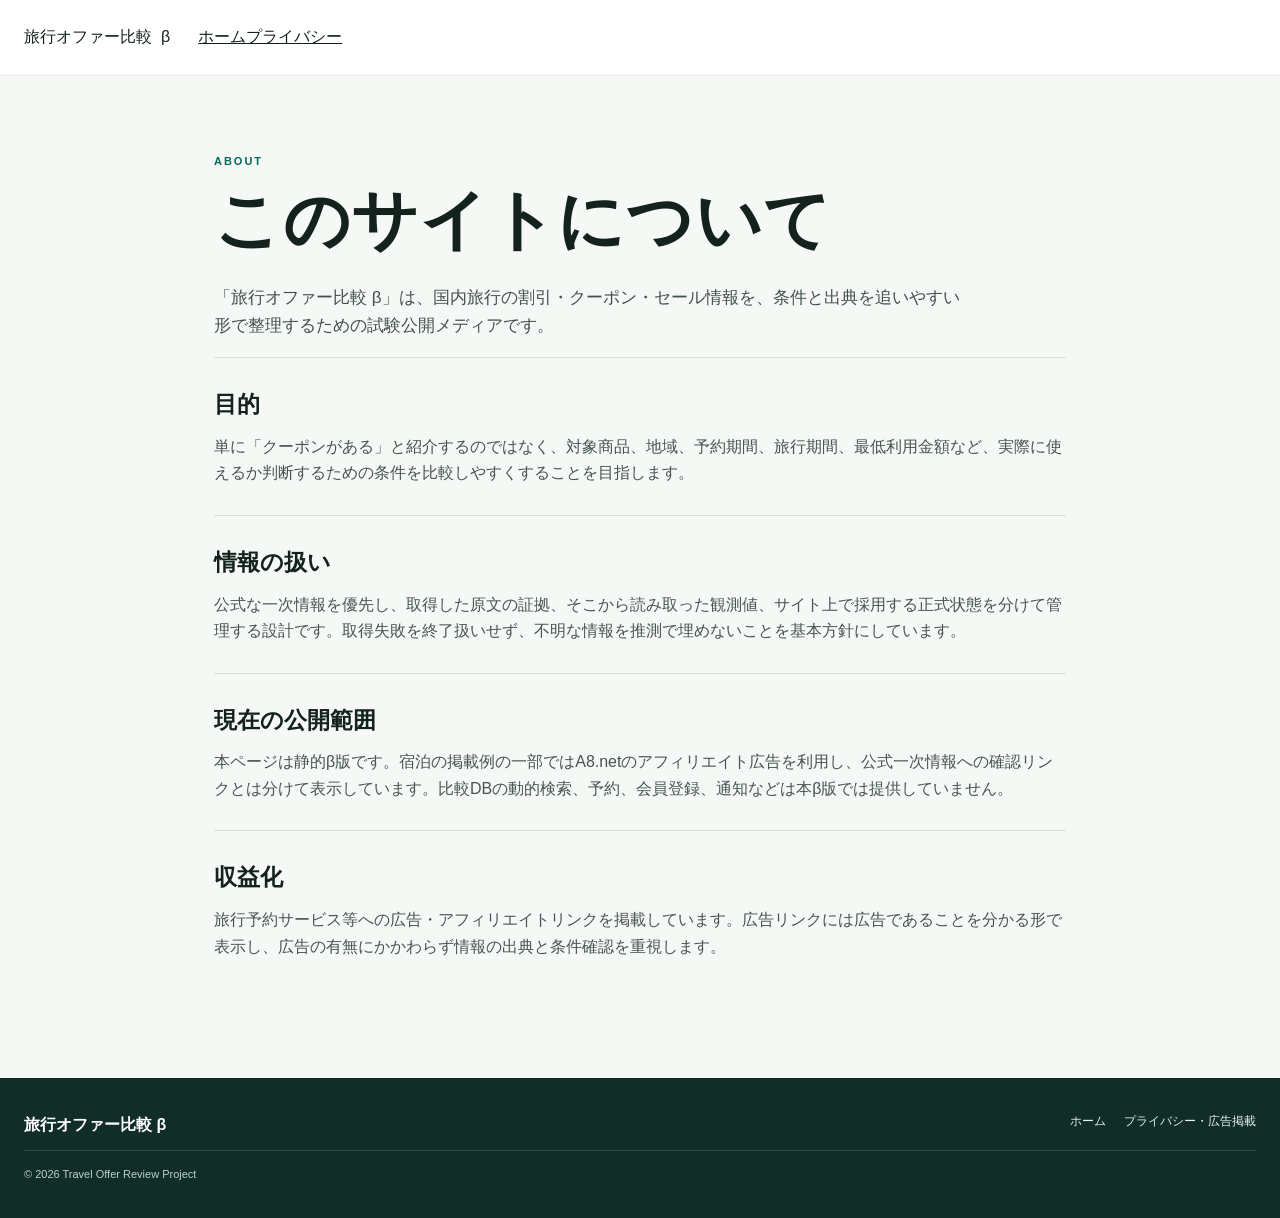
==== about.html @ 9b589d81 "Refresh shared stylesheet version for Revenue V1" ====
<!doctype html>
<html lang="ja">
<head>
  <meta charset="utf-8">
  <meta name="viewport" content="width=device-width,initial-scale=1">
  <meta name="description" content="旅行オファー比較βの運営方針と情報の扱いについて。">
  <title>このサイトについて | 旅行オファー比較 β</title>
  <link rel="canonical" href="https://travel.tokuerabi.com/about.html">
  <meta property="og:type" content="website">
  <meta property="og:locale" content="ja_JP">
  <meta property="og:site_name" content="旅行オファー比較 β">
  <meta property="og:title" content="このサイトについて | 旅行オファー比較 β">
  <meta property="og:description" content="旅行オファー比較βの運営方針と情報の扱いについて。">
  <meta property="og:url" content="https://travel.tokuerabi.com/about.html">
  <link rel="stylesheet" href="styles.css?v=20260928-revenue-v1">
</head>
<body>
<header class="site-header"><a class="brand" href="./">旅行オファー比較 <span>β</span></a><nav><a href="./">ホーム</a><a href="privacy.html">プライバシー</a></nav></header>
<main class="page">
  <p class="eyebrow">ABOUT</p>
  <h1>このサイトについて</h1>
  <p class="lead">「旅行オファー比較 β」は、国内旅行の割引・クーポン・セール情報を、条件と出典を追いやすい形で整理するための試験公開メディアです。</p>
  <section class="text-block"><h2>目的</h2><p>単に「クーポンがある」と紹介するのではなく、対象商品、地域、予約期間、旅行期間、最低利用金額など、実際に使えるか判断するための条件を比較しやすくすることを目指します。</p></section>
  <section class="text-block"><h2>情報の扱い</h2><p>公式な一次情報を優先し、取得した原文の証拠、そこから読み取った観測値、サイト上で採用する正式状態を分けて管理する設計です。取得失敗を終了扱いせず、不明な情報を推測で埋めないことを基本方針にしています。</p></section>
  <section class="text-block"><h2>現在の公開範囲</h2><p>本ページは静的β版です。宿泊の掲載例の一部ではA8.netのアフィリエイト広告を利用し、公式一次情報への確認リンクとは分けて表示しています。比較DBの動的検索、予約、会員登録、通知などは本β版では提供していません。</p></section>
  <section class="text-block"><h2>収益化</h2><p>旅行予約サービス等への広告・アフィリエイトリンクを掲載しています。広告リンクには広告であることを分かる形で表示し、広告の有無にかかわらず情報の出典と条件確認を重視します。</p></section>
</main>
<footer><div><strong>旅行オファー比較 β</strong></div><div class="footer-links"><a href="./">ホーム</a><a href="privacy.html">プライバシー・広告掲載</a></div><small>© 2026 Travel Offer Review Project</small></footer>
</body>
</html>
---- styles.css ----
:root{
  --bg:#f6f8f6;
  --paper:#ffffff;
  --ink:#14221f;
  --muted:#5b6864;
  --line:#d8e0dc;
  --green:#006b59;
  --green-dark:#004b3f;
  --green-soft:#e6f0ed;
  --red:#d6372f;
  --max:1240px;
  --shadow:0 10px 26px rgba(15,49,41,.09);
}
*{box-sizing:border-box}
html{scroll-behavior:smooth;max-width:100%;overflow-x:clip}
body{margin:0;max-width:100%;overflow-x:clip;background:var(--bg);color:var(--ink);font-family:-apple-system,BlinkMacSystemFont,"Hiragino Sans","Yu Gothic",Meiryo,sans-serif;line-height:1.65}
a{color:inherit}
img{display:block;max-width:100%}
button,a{touch-action:manipulation}
.skip-link{position:absolute;left:16px;top:-60px;z-index:100;background:var(--ink);color:#fff;padding:10px 14px;text-decoration:none}
.skip-link:focus{top:10px}

.site-header{height:76px;background:rgba(255,255,255,.96);border-bottom:1px solid #e6ebe8;display:grid;grid-template-columns:auto 1fr auto;align-items:center;gap:28px;padding:0 max(24px,calc((100vw - var(--max))/2));position:relative;z-index:20}
.brand{display:flex;align-items:center;gap:9px;text-decoration:none;white-space:nowrap}
.brand-mark{width:43px;height:29px;fill:var(--green)}
.brand-name{font-family:"Yu Mincho","Hiragino Mincho ProN",serif;font-size:23px;font-weight:800;letter-spacing:.01em}
.beta{font-size:10px;border:1px solid #81908b;border-radius:2px;padding:1px 4px;color:#42504c}
.desktop-nav{display:flex;justify-content:flex-end;align-items:center;gap:24px;min-width:0}
.desktop-nav a{font-size:13px;font-weight:700;text-decoration:none;color:#2f3c38;position:relative;padding:26px 0}
.desktop-nav a::after{content:"";position:absolute;left:0;right:100%;bottom:18px;height:2px;background:var(--green);transition:right .18s ease}
.desktop-nav a:hover::after,.desktop-nav a:focus-visible::after{right:0}
.header-cta{display:inline-flex;align-items:center;gap:10px;background:var(--green);color:#fff;text-decoration:none;font-size:13px;font-weight:800;padding:12px 17px;border-radius:5px;transition:background .18s ease,transform .18s ease}
.header-cta:hover{background:var(--green-dark);transform:translateY(-1px)}
.header-cta:active{transform:translateY(0)}

.hero{position:relative;min-height:470px;overflow:hidden;background:#183c35}
.hero-image{position:absolute;inset:0;width:100%;height:100%;object-fit:cover;object-position:center 40%}
.hero-shade{position:absolute;inset:0;background:linear-gradient(90deg,rgba(6,22,19,.78) 0%,rgba(6,22,19,.52) 42%,rgba(6,22,19,.06) 72%)}
.hero-copy{position:relative;z-index:2;max-width:var(--max);margin:0 auto;padding:78px 36px 120px;color:#fff}
.hero-kicker,.eyebrow{margin:0 0 10px;font-size:11px;font-weight:900;letter-spacing:.18em;color:var(--green)}
.hero-kicker{color:#dceee8}
.hero h1{margin:0;font-family:"Yu Mincho","Hiragino Mincho ProN",serif;font-size:clamp(48px,5.4vw,76px);font-weight:700;letter-spacing:.015em;line-height:1.15;text-shadow:0 2px 16px rgba(0,0,0,.2)}
.hero-lead{max-width:650px;margin:22px 0 0;font-size:18px;line-height:1.75;text-shadow:0 1px 8px rgba(0,0,0,.24)}
.hero-lead strong{font-weight:900}
.hero-note{margin:22px 0 0;font-size:12px;color:#f2f5f4}
.hero-note span{display:inline-block;margin-right:8px;padding:3px 7px;border:1px solid rgba(255,255,255,.55);font-weight:800}

.category-rail{max-width:var(--max);margin:-72px auto 0;position:relative;z-index:5;padding:0 24px}
.section-intro.compact{display:none}
.category-grid{display:grid;grid-template-columns:repeat(4,minmax(0,1fr));gap:10px}
.category-card{position:relative;min-height:124px;overflow:hidden;border:3px solid rgba(255,255,255,.95);border-radius:10px;background:#173e36;box-shadow:0 6px 22px rgba(11,43,35,.2)}
.category-card img{position:absolute;inset:0;width:100%;height:100%;object-fit:cover;filter:saturate(.92)}
.category-card::after{content:"";position:absolute;inset:0;background:linear-gradient(90deg,rgba(5,28,23,.78),rgba(5,28,23,.18))}
.category-card>div{position:relative;z-index:2;color:#fff;height:100%;display:grid;grid-template-columns:auto 1fr;grid-template-rows:auto auto;align-content:center;column-gap:13px;padding:20px}
.category-icon{grid-row:1/3;align-self:center;font-size:32px;line-height:1;width:38px;text-align:center;text-shadow:0 2px 10px rgba(0,0,0,.25)}
.category-icon.train{font-size:26px}
.category-card h3{margin:0;font-size:21px;line-height:1.25}
.category-card p{margin:4px 0 0;font-size:12px;color:#eef6f3}

.offers-section,.trust-section,.sources-section,.photo-credits{max-width:var(--max);margin:0 auto}
.offers-section{padding:76px 24px 58px}
.offers-heading{display:grid;grid-template-columns:minmax(0,1fr) minmax(320px,.72fr);gap:52px;align-items:end;margin-bottom:28px}
.section-intro h2{margin:0;font-family:"Yu Mincho","Hiragino Mincho ProN",serif;font-size:clamp(30px,3.2vw,44px);line-height:1.25;letter-spacing:.01em}
.section-intro>p:last-child{margin:10px 0 0;color:var(--muted);font-size:14px}
.disclosure{border-left:3px solid var(--green);padding:8px 0 8px 15px;color:#4d5b57;font-size:12px;line-height:1.7}
.disclosure strong{display:inline-block;margin-right:7px;color:var(--ink)}

.offer-layout{display:grid;grid-template-columns:minmax(0,1.23fr) minmax(0,.77fr);gap:16px;align-items:stretch}
.offer-card{background:var(--paper);border:1px solid var(--line);overflow:hidden}
.feature-offer{display:grid;grid-template-columns:minmax(0,1.05fr) minmax(0,.95fr);min-height:520px}
.offer-media{margin:0;position:relative;min-height:220px;background:#dfe8e3;overflow:hidden}
.offer-media img{width:100%;height:100%;object-fit:cover}
.offer-media figcaption{position:absolute;left:12px;bottom:10px;max-width:calc(100% - 24px);background:rgba(15,29,25,.76);color:#fff;font-size:10px;line-height:1.45;padding:5px 7px}
.offer-body{display:flex;flex-direction:column;padding:28px;min-width:0}
.offer-meta{display:flex;gap:6px;flex-wrap:wrap}
.offer-meta span{border:1px solid #cfd8d4;padding:4px 7px;font-size:10px;font-weight:800;color:#40504b;background:#fff}
.offer-meta .status{border-color:#b7d2c9;background:var(--green-soft);color:var(--green-dark)}
.offer-meta .status.ended{background:#ecefee;border-color:#d1d7d5;color:#5c6562}
.offer-label{margin:25px 0 0;font-size:11px;letter-spacing:.14em;font-weight:900;color:var(--green)}
.offer-card h3{margin:8px 0 12px;font-family:"Yu Mincho","Hiragino Mincho ProN",serif;font-size:30px;line-height:1.35;letter-spacing:.005em}
.offer-summary{margin:0;color:#3e4d48;font-size:14px}
.offer-facts{margin:20px 0 22px;border-top:1px solid var(--line)}
.offer-facts div{display:grid;grid-template-columns:80px 1fr;gap:14px;padding:11px 0;border-bottom:1px solid var(--line)}
.offer-facts dt{font-size:11px;font-weight:900;color:#586762}
.offer-facts dd{margin:0;font-size:12px;line-height:1.6;overflow-wrap:anywhere}
.offer-actions{margin-top:auto;display:flex;align-items:center;gap:16px;flex-wrap:wrap}
.primary-cta,.secondary-cta{display:inline-flex;align-items:center;justify-content:center;gap:10px;min-height:48px;text-decoration:none;font-weight:900;border-radius:5px;transition:background .18s ease,color .18s ease,transform .18s ease,box-shadow .18s ease}
.primary-cta{background:var(--green);color:#fff;padding:12px 18px;box-shadow:0 4px 12px rgba(0,107,89,.14)}
.primary-cta small{font-size:9px;border:1px solid rgba(255,255,255,.62);padding:1px 4px;border-radius:2px}
.primary-cta:hover,.primary-cta:focus-visible{background:var(--green-dark);box-shadow:0 6px 16px rgba(0,75,63,.22);transform:translateY(-1px)}
.primary-cta:active{transform:translateY(0);box-shadow:none}
.secondary-cta{background:#f3f7f5;color:var(--green-dark);border:1px solid #bfd0ca;padding:12px 16px}
.secondary-cta:hover,.secondary-cta:focus-visible{background:var(--green-soft)}
.source-link{font-size:12px;font-weight:800;color:var(--green-dark);text-underline-offset:3px}
.source-link:hover{text-decoration-thickness:2px}
.tracking-pixel{position:absolute;width:1px;height:1px;opacity:0;pointer-events:none}

.secondary-offers{display:grid;grid-template-rows:1fr 1fr;gap:16px}
.offer-card.secondary{display:grid;grid-template-columns:180px minmax(0,1fr)}
.offer-card.secondary .offer-media{min-height:100%}
.offer-card.secondary .offer-body{padding:20px}
.offer-card.secondary h3{font-size:20px;margin:9px 0}
.offer-card.secondary .offer-summary{font-size:12px}
.offer-card.secondary .offer-facts{margin:12px 0 14px}
.offer-card.secondary .offer-facts div{grid-template-columns:62px 1fr;padding:7px 0}
.offer-card.secondary .offer-actions{gap:12px}
.offer-card.secondary .primary-cta,.offer-card.secondary .secondary-cta{min-height:42px;padding:9px 12px;font-size:12px}
.deadline-note{margin:16px 0 0;color:#64716d;font-size:11px;line-height:1.7}

.trust-section{padding:56px 24px;border-top:1px solid var(--line)}
.trust-section .section-intro{display:grid;grid-template-columns:.6fr 1.4fr;align-items:end;gap:24px;margin-bottom:26px}
.trust-section .section-intro .eyebrow{align-self:start}
.trust-list{display:grid;grid-template-columns:repeat(5,minmax(0,1fr));border:1px solid var(--line);background:var(--paper)}
.trust-list>div{padding:22px 18px;border-right:1px solid var(--line)}
.trust-list>div:last-child{border-right:0}
.trust-list span{display:flex;align-items:center;justify-content:center;width:34px;height:34px;margin-bottom:12px;border:1px solid #9ebcb2;color:var(--green);font-size:15px;font-weight:900}
.trust-list strong{font-size:13px}
.trust-list p{margin:6px 0 0;color:var(--muted);font-size:11px;line-height:1.65}

.sources-section{display:grid;grid-template-columns:minmax(0,.72fr) minmax(0,1.28fr);gap:50px;padding:42px 24px;border-top:1px solid var(--line);border-bottom:1px solid var(--line)}
.sources-section h2{margin:0;font-family:"Yu Mincho","Hiragino Mincho ProN",serif;font-size:27px}
.sources-section p{margin:9px 0 0;color:var(--muted);font-size:12px}
.source-names{display:flex;align-content:center;align-items:center;justify-content:flex-end;gap:0;flex-wrap:wrap}
.source-names span{font-family:"Yu Gothic",sans-serif;font-size:13px;font-weight:800;padding:8px 14px;border-left:1px solid #cfd7d3;color:#33433e}
.source-names span:first-child{border-left:0}
.photo-credits{padding:20px 24px 54px;color:#65736f;font-size:10px}
.photo-credits strong{color:#46544f}
.photo-credits p{margin:4px 0 0}
.photo-credits a{color:#53635e;text-underline-offset:2px}

footer{background:#102d27;color:#fff;padding:34px max(24px,calc((100vw - var(--max))/2));display:grid;grid-template-columns:1fr auto;gap:12px 40px;align-items:start}
.footer-brand{font-family:"Yu Mincho","Hiragino Mincho ProN",serif;font-size:18px;font-weight:800;text-decoration:none}
footer p,footer small{color:#bfd1cb;font-size:11px}
footer p{margin:6px 0 0}
footer small{grid-column:1/-1;border-top:1px solid rgba(255,255,255,.14);padding-top:14px}
.footer-links{display:flex;gap:18px;flex-wrap:wrap}
.footer-links a{font-size:12px;text-decoration:none;color:#e6f0ed}
.footer-links a:hover{text-decoration:underline;text-underline-offset:3px}

/* Secondary pages */
.page{max-width:900px;margin:0 auto;padding:76px 24px 90px}
.page>.eyebrow{margin-bottom:12px}
.page h1{margin:0 0 24px;font-family:"Yu Mincho","Hiragino Mincho ProN",serif;font-size:clamp(40px,6vw,66px);line-height:1.18;letter-spacing:.01em}
.page .lead{max-width:760px;font-size:17px;color:#42514c}
.text-block{padding:28px 0;border-top:1px solid var(--line)}
.text-block h2{font-family:"Yu Mincho","Hiragino Mincho ProN",serif;font-size:23px;margin:0 0 10px}
.text-block p{margin:0;color:#46554f}
.updated{font-size:12px;color:var(--muted)}

:focus-visible{outline:3px solid #f2b740;outline-offset:3px}

@media(max-width:1080px){
  .desktop-nav{gap:15px}
  .desktop-nav a{font-size:12px}
  .offer-layout{grid-template-columns:1fr}
  .feature-offer{grid-template-columns:minmax(0,1.1fr) minmax(0,.9fr)}
  .secondary-offers{grid-template-columns:1fr 1fr;grid-template-rows:auto}
  .offer-card.secondary{grid-template-columns:1fr}
  .offer-card.secondary .offer-media{height:220px}
  .trust-list{grid-template-columns:repeat(3,1fr)}
  .trust-list>div:nth-child(3){border-right:0}
  .trust-list>div:nth-child(-n+3){border-bottom:1px solid var(--line)}
}

@media(max-width:820px){
  .site-header{height:68px;grid-template-columns:auto 1fr;padding:0 20px}
  .desktop-nav{display:none}
  .header-cta{justify-self:end;font-size:12px;padding:10px 13px}
  .brand-mark{width:38px}
  .brand-name{font-size:20px}
  .hero{min-height:420px}
  .hero-copy{padding:66px 24px 98px}
  .hero h1{font-size:50px}
  .hero-lead{font-size:16px;max-width:520px}
  .category-rail{margin:-58px auto 0;padding:0 18px}
  .category-card{min-height:112px}
  .category-card>div{padding:15px}
  .category-card h3{font-size:18px}
  .offers-heading{grid-template-columns:1fr;gap:20px}
  .disclosure{max-width:650px}
  .feature-offer{grid-template-columns:1fr}
  .feature-offer .offer-media{height:360px}
  .secondary-offers{grid-template-columns:1fr 1fr}
  .trust-section .section-intro{grid-template-columns:1fr}
  .sources-section{grid-template-columns:1fr;gap:22px}
  .source-names{justify-content:flex-start}
}

@media(max-width:600px){
  .site-header{height:64px;padding:0 16px;gap:10px}
  .brand{gap:6px}
  .brand-mark{width:34px;height:24px}
  .brand-name{font-size:18px}
  .beta{display:none}
  .header-cta{font-size:11px;padding:9px 11px}
  .hero{min-height:356px}
  .hero-image{object-position:58% center}
  .hero-shade{background:linear-gradient(90deg,rgba(5,24,19,.78),rgba(5,24,19,.18) 88%)}
  .hero-copy{padding:60px 20px 86px}
  .hero-kicker{font-size:9px;letter-spacing:.12em}
  .hero h1{font-size:42px;line-height:1.18}
  .hero-lead{font-size:14px;line-height:1.7;margin-top:16px;max-width:330px}
  .hero-note{font-size:10px;margin-top:15px}
  .category-rail{margin:-52px auto 0;padding:0 14px}
  .category-grid{grid-template-columns:1fr 1fr;gap:7px}
  .category-card{min-height:82px;border-width:2px;border-radius:7px}
  .category-card>div{grid-template-columns:auto 1fr;column-gap:7px;padding:10px}
  .category-icon{font-size:22px;width:26px}
  .category-icon.train{font-size:18px}
  .category-card h3{font-size:16px}
  .category-card p{font-size:9px;margin-top:2px}
  .offers-section{padding:48px 14px 38px}
  .offers-heading{margin-bottom:18px}
  .section-intro h2{font-size:30px}
  .section-intro>p:last-child{font-size:12px}
  .disclosure{font-size:10px;padding-left:11px}
  .offer-layout{gap:18px}
  .feature-offer{border-radius:8px;box-shadow:var(--shadow)}
  .feature-offer .offer-media{height:230px}
  .offer-media figcaption{font-size:8px;left:8px;bottom:7px}
  .offer-body{padding:19px}
  .offer-meta span{font-size:9px}
  .offer-label{font-size:9px;margin-top:18px}
  .offer-card h3{font-size:25px;margin:7px 0 9px}
  .offer-summary{font-size:12px}
  .offer-facts{margin:15px 0 17px}
  .offer-facts div{grid-template-columns:66px 1fr;gap:10px;padding:9px 0}
  .offer-facts dt,.offer-facts dd{font-size:10px}
  .offer-actions{display:grid;grid-template-columns:1fr;gap:10px}
  .primary-cta,.secondary-cta{width:100%;min-height:51px;font-size:14px}
  .source-link{text-align:center;font-size:11px}
  .secondary-offers{grid-template-columns:1fr;gap:18px}
  .offer-card.secondary{border-radius:8px;box-shadow:var(--shadow)}
  .offer-card.secondary .offer-media{height:190px}
  .offer-card.secondary .offer-body{padding:17px}
  .offer-card.secondary h3{font-size:21px}
  .offer-card.secondary .primary-cta,.offer-card.secondary .secondary-cta{min-height:48px;font-size:13px}
  .deadline-note{font-size:9px}
  .trust-section{padding:38px 14px}
  .trust-section .section-intro{margin-bottom:18px}
  .trust-list{grid-template-columns:1fr;background:transparent;border:0}
  .trust-list>div,.trust-list>div:nth-child(3),.trust-list>div:nth-child(-n+3){display:grid;grid-template-columns:36px 1fr;column-gap:12px;padding:15px 0;border:0;border-bottom:1px solid var(--line)}
  .trust-list>div:last-child{border-bottom:0}
  .trust-list span{grid-row:1/3;margin:0;width:34px;height:34px}
  .trust-list strong{font-size:12px}
  .trust-list p{font-size:10px;margin:2px 0 0}
  .sources-section{padding:35px 14px}
  .sources-section h2{font-size:24px}
  .source-names{display:grid;grid-template-columns:1fr 1fr;width:100%;border-top:1px solid var(--line)}
  .source-names span,.source-names span:first-child{padding:9px 5px;border-left:0;border-bottom:1px solid var(--line);font-size:11px}
  .photo-credits{padding:17px 14px 38px;font-size:9px}
  .page{padding:56px 18px 72px}
  .page h1{font-size:40px}
  .page .lead{font-size:15px}
  footer{grid-template-columns:1fr;padding:28px 18px}
  footer small{grid-column:1}
}

@media(max-width:380px){
  .site-header{padding:0 12px}
  .brand-name{font-size:17px}
  .header-cta{padding:8px 9px}
  .hero-copy{padding-left:16px;padding-right:16px}
  .hero h1{font-size:38px}
  .category-rail,.offers-section,.trust-section,.sources-section,.photo-credits{padding-left:12px;padding-right:12px}
}
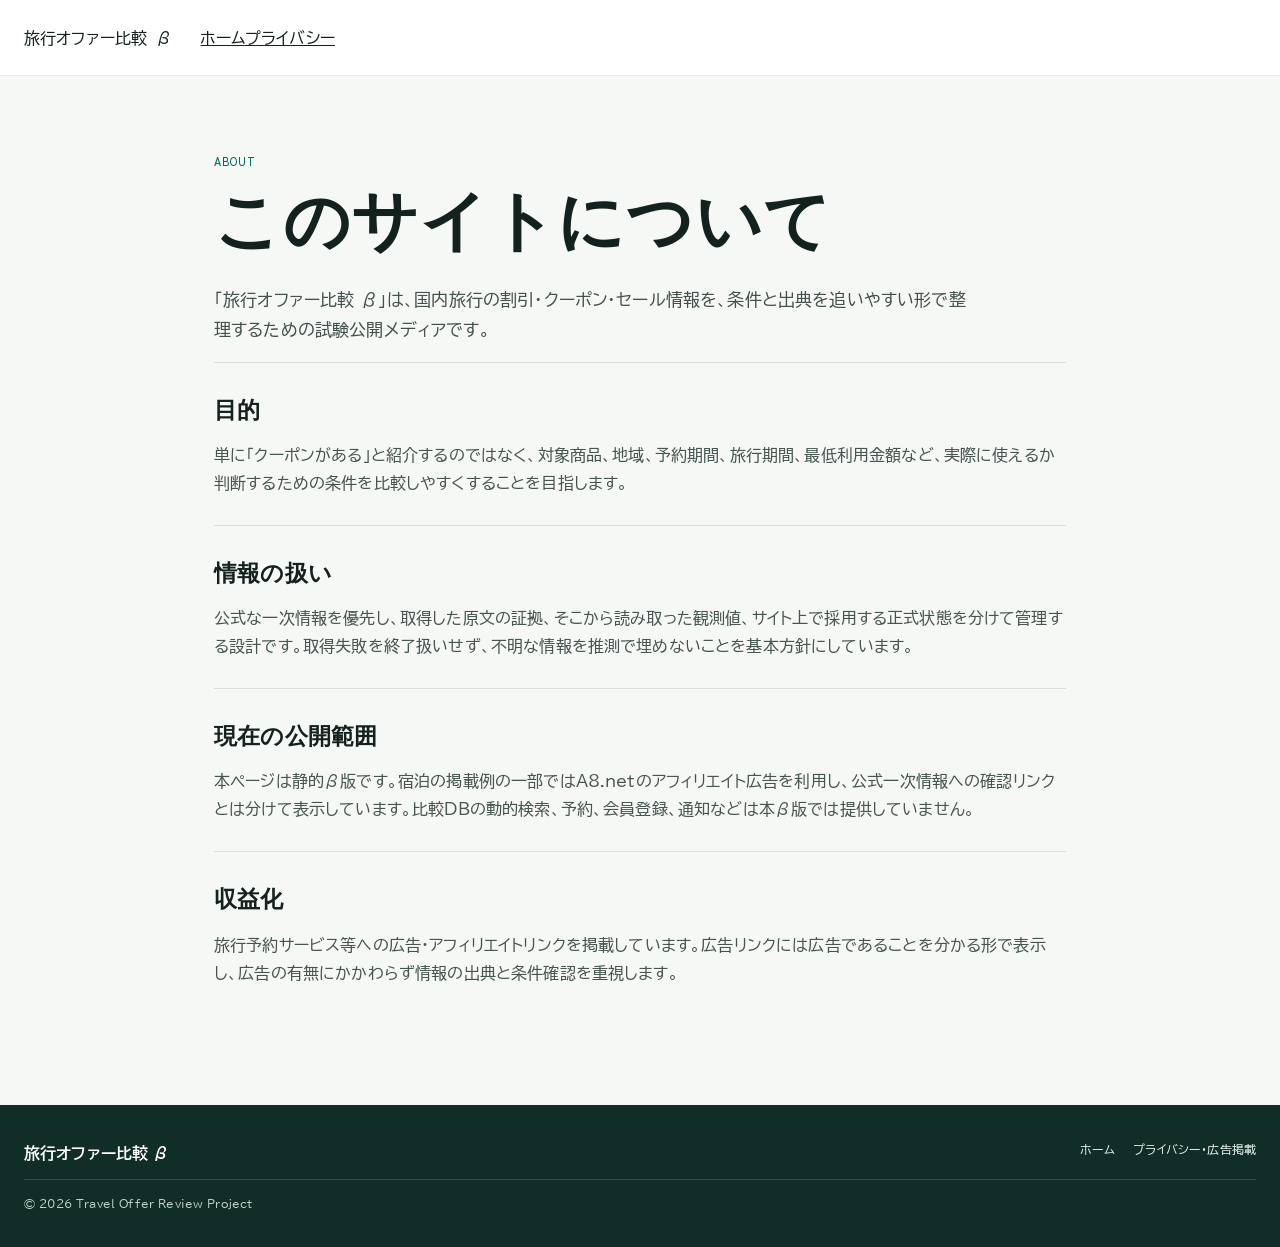
==== commit b24ea75c: "Load approved Japanese web fonts on about.html" ====
--- a/about.html
+++ b/about.html
@@ -12,7 +12,10 @@
   <meta property="og:title" content="このサイトについて | 旅行オファー比較 β">
   <meta property="og:description" content="旅行オファー比較βの運営方針と情報の扱いについて。">
   <meta property="og:url" content="https://travel.tokuerabi.com/about.html">
-  <link rel="stylesheet" href="styles.css?v=20260928-revenue-v1">
+  <link rel="preconnect" href="https://fonts.googleapis.com">
+  <link rel="preconnect" href="https://fonts.gstatic.com" crossorigin>
+  <link href="https://fonts.googleapis.com/css2?family=BIZ+UDPGothic:wght@400;700&family=Zen+Kaku+Gothic+New:wght@500;700&display=swap" rel="stylesheet">
+  <link rel="stylesheet" href="styles.css?v=20260928-font-v1">
 </head>
 <body>
 <header class="site-header"><a class="brand" href="./">旅行オファー比較 <span>β</span></a><nav><a href="./">ホーム</a><a href="privacy.html">プライバシー</a></nav></header>
--- a/styles.css
+++ b/styles.css
@@ -10,10 +10,12 @@
   --red:#d6372f;
   --max:1240px;
   --shadow:0 10px 26px rgba(15,49,41,.09);
+  --font-body:"BIZ UDPGothic","Hiragino Sans","Yu Gothic",sans-serif;
+  --font-heading:"Zen Kaku Gothic New","BIZ UDPGothic","Hiragino Sans",sans-serif;
 }
 *{box-sizing:border-box}
 html{scroll-behavior:smooth;max-width:100%;overflow-x:clip}
-body{margin:0;max-width:100%;overflow-x:clip;background:var(--bg);color:var(--ink);font-family:-apple-system,BlinkMacSystemFont,"Hiragino Sans","Yu Gothic",Meiryo,sans-serif;line-height:1.65}
+body{margin:0;max-width:100%;overflow-x:clip;background:var(--bg);color:var(--ink);font-family:var(--font-body);line-height:1.75;letter-spacing:.01em}
 a{color:inherit}
 img{display:block;max-width:100%}
 button,a{touch-action:manipulation}
@@ -187,8 +189,9 @@
 }
 
 @media(max-width:600px){
-  .site-header{height:64px;padding:0 16px;gap:10px}
-  .brand{gap:6px}
+  .site-header{height:64px;padding:0 16px;gap:0;grid-template-columns:1fr}
+  .brand{gap:6px;min-width:0}
+  .header-cta{display:none}
   .brand-mark{width:34px;height:24px}
   .brand-name{font-size:18px}
   .beta{display:none}
@@ -211,7 +214,7 @@
   .category-card p{font-size:9px;margin-top:2px}
   .offers-section{padding:48px 14px 38px}
   .offers-heading{margin-bottom:18px}
-  .section-intro h2{font-size:30px}
+  .section-intro h2{font-size:28px;overflow-wrap:anywhere}
   .section-intro>p:last-child{font-size:12px}
   .disclosure{font-size:10px;padding-left:11px}
   .offer-layout{gap:18px}
@@ -221,7 +224,8 @@
   .offer-body{padding:19px}
   .offer-meta span{font-size:9px}
   .offer-label{font-size:9px;margin-top:18px}
-  .offer-card h3{font-size:25px;margin:7px 0 9px}
+  .offer-card{min-width:0}
+  .offer-card h3{font-size:25px;margin:7px 0 9px;overflow-wrap:anywhere}
   .offer-summary{font-size:12px}
   .offer-facts{margin:15px 0 17px}
   .offer-facts div{grid-template-columns:66px 1fr;gap:10px;padding:9px 0}
@@ -233,7 +237,7 @@
   .offer-card.secondary{border-radius:8px;box-shadow:var(--shadow)}
   .offer-card.secondary .offer-media{height:190px}
   .offer-card.secondary .offer-body{padding:17px}
-  .offer-card.secondary h3{font-size:21px}
+  .offer-card.secondary h3{font-size:20px;overflow-wrap:anywhere}
   .offer-card.secondary .primary-cta,.offer-card.secondary .secondary-cta{min-height:48px;font-size:13px}
   .deadline-note{font-size:9px}
   .trust-section{padding:38px 14px}
@@ -264,3 +268,38 @@
   .hero h1{font-size:38px}
   .category-rail,.offers-section,.trust-section,.sources-section,.photo-credits{padding-left:12px;padding-right:12px}
 }
+
+
+/* Typography lock: BIZ UDPGothic × Zen Kaku Gothic New */
+body,
+.offer-summary,
+.offer-facts,
+.disclosure,
+.deadline-note,
+.trust-list,
+.sources-section,
+.source-names span,
+.photo-credits,
+footer p,
+footer small,
+.page .lead,
+.text-block p,
+.updated{
+  font-family:var(--font-body);
+}
+h1,h2,h3,
+.brand-name,
+.footer-brand,
+.header-cta,
+.primary-cta,
+.secondary-cta{
+  font-family:var(--font-heading);
+  font-weight:700;
+  letter-spacing:.01em;
+}
+.eyebrow,
+.hero-kicker{
+  font-family:var(--font-heading);
+  font-weight:500;
+  letter-spacing:.06em;
+}
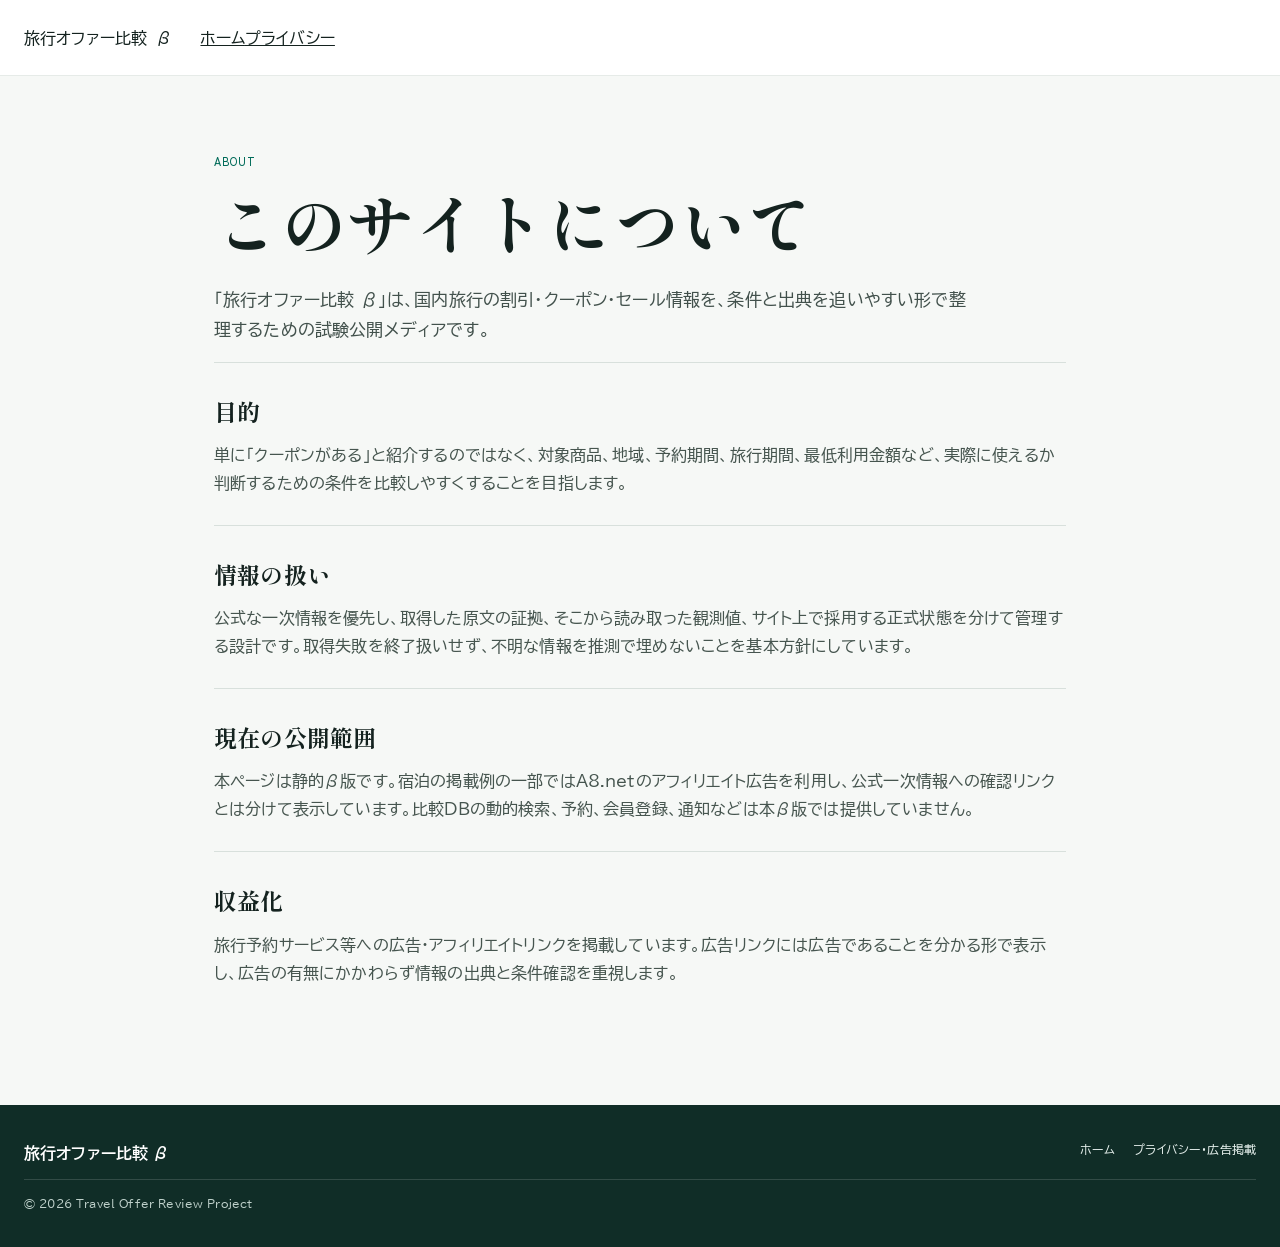
==== commit db8f14ae: "Load Shippori Mincho on about.html" ====
--- a/about.html
+++ b/about.html
@@ -14,8 +14,8 @@
   <meta property="og:url" content="https://travel.tokuerabi.com/about.html">
   <link rel="preconnect" href="https://fonts.googleapis.com">
   <link rel="preconnect" href="https://fonts.gstatic.com" crossorigin>
-  <link href="https://fonts.googleapis.com/css2?family=BIZ+UDPGothic:wght@400;700&family=Zen+Kaku+Gothic+New:wght@500;700&display=swap" rel="stylesheet">
-  <link rel="stylesheet" href="styles.css?v=20260928-font-v1">
+  <link href="https://fonts.googleapis.com/css2?family=BIZ+UDPGothic:wght@400;700&family=Shippori+Mincho:wght@500;600;700;800&family=Zen+Kaku+Gothic+New:wght@500;700&display=swap" rel="stylesheet">
+  <link rel="stylesheet" href="styles.css?v=20260929-shippori-v1">
 </head>
 <body>
 <header class="site-header"><a class="brand" href="./">旅行オファー比較 <span>β</span></a><nav><a href="./">ホーム</a><a href="privacy.html">プライバシー</a></nav></header>
--- a/styles.css
+++ b/styles.css
@@ -12,12 +12,51 @@
   --shadow:0 10px 26px rgba(15,49,41,.09);
   --font-body:"BIZ UDPGothic","Hiragino Sans","Yu Gothic",sans-serif;
   --font-heading:"Zen Kaku Gothic New","BIZ UDPGothic","Hiragino Sans",sans-serif;
+  --font-display:"Shippori Mincho","Hiragino Mincho ProN","Yu Mincho",serif;
 }
 *{box-sizing:border-box}
 html{scroll-behavior:smooth;max-width:100%;overflow-x:clip}
 body{margin:0;max-width:100%;overflow-x:clip;background:var(--bg);color:var(--ink);font-family:var(--font-body);line-height:1.75;letter-spacing:.01em}
 a{color:inherit}
 img{display:block;max-width:100%}
+
+/* Japanese copy: prefer natural phrase boundaries over character-count wrapping. */
+.hero-lead,
+.section-intro h2,
+.offer-card h3,
+.offer-summary,
+.section-intro>p:last-child,
+.disclosure,
+.deadline-note,
+.trust-list p,
+.sources-section p,
+.photo-credits p,
+footer p{
+  word-break:normal;
+  overflow-wrap:normal;
+  text-wrap:pretty;
+}
+@supports (word-break:auto-phrase){
+  .hero-lead,
+  .section-intro h2,
+  .offer-card h3,
+  .offer-summary,
+  .section-intro>p:last-child,
+  .disclosure,
+  .deadline-note,
+  .trust-list p,
+  .sources-section p,
+  .photo-credits p,
+  footer p{
+    word-break:auto-phrase;
+  }
+}
+.semantic-phrase{
+  display:inline-block;
+  white-space:nowrap;
+  max-width:100%;
+}
+.hero-title-line{display:block}
 button,a{touch-action:manipulation}
 .skip-link{position:absolute;left:16px;top:-60px;z-index:100;background:var(--ink);color:#fff;padding:10px 14px;text-decoration:none}
 .skip-link:focus{top:10px}
@@ -25,7 +64,7 @@
 .site-header{height:76px;background:rgba(255,255,255,.96);border-bottom:1px solid #e6ebe8;display:grid;grid-template-columns:auto 1fr auto;align-items:center;gap:28px;padding:0 max(24px,calc((100vw - var(--max))/2));position:relative;z-index:20}
 .brand{display:flex;align-items:center;gap:9px;text-decoration:none;white-space:nowrap}
 .brand-mark{width:43px;height:29px;fill:var(--green)}
-.brand-name{font-family:"Yu Mincho","Hiragino Mincho ProN",serif;font-size:23px;font-weight:800;letter-spacing:.01em}
+.brand-name{font-family:var(--font-display);font-size:23px;font-weight:800;letter-spacing:.01em}
 .beta{font-size:10px;border:1px solid #81908b;border-radius:2px;padding:1px 4px;color:#42504c}
 .desktop-nav{display:flex;justify-content:flex-end;align-items:center;gap:24px;min-width:0}
 .desktop-nav a{font-size:13px;font-weight:700;text-decoration:none;color:#2f3c38;position:relative;padding:26px 0}
@@ -41,7 +80,7 @@
 .hero-copy{position:relative;z-index:2;max-width:var(--max);margin:0 auto;padding:78px 36px 120px;color:#fff}
 .hero-kicker,.eyebrow{margin:0 0 10px;font-size:11px;font-weight:900;letter-spacing:.18em;color:var(--green)}
 .hero-kicker{color:#dceee8}
-.hero h1{margin:0;font-family:"Yu Mincho","Hiragino Mincho ProN",serif;font-size:clamp(48px,5.4vw,76px);font-weight:700;letter-spacing:.015em;line-height:1.15;text-shadow:0 2px 16px rgba(0,0,0,.2)}
+.hero h1{margin:0;font-family:var(--font-display);font-size:clamp(48px,5.4vw,76px);font-weight:700;letter-spacing:.015em;line-height:1.15;text-shadow:0 2px 16px rgba(0,0,0,.2)}
 .hero-lead{max-width:650px;margin:22px 0 0;font-size:18px;line-height:1.75;text-shadow:0 1px 8px rgba(0,0,0,.24)}
 .hero-lead strong{font-weight:900}
 .hero-note{margin:22px 0 0;font-size:12px;color:#f2f5f4}
@@ -61,9 +100,10 @@
 
 .offers-section,.trust-section,.sources-section,.photo-credits{max-width:var(--max);margin:0 auto}
 .offers-section{padding:76px 24px 58px}
-.offers-heading{display:grid;grid-template-columns:minmax(0,1fr) minmax(320px,.72fr);gap:52px;align-items:end;margin-bottom:28px}
-.section-intro h2{margin:0;font-family:"Yu Mincho","Hiragino Mincho ProN",serif;font-size:clamp(30px,3.2vw,44px);line-height:1.25;letter-spacing:.01em}
+.offers-heading{display:block;max-width:820px;margin-bottom:28px}
+.section-intro h2{margin:0;font-family:var(--font-display);font-size:clamp(30px,3.2vw,44px);line-height:1.25;letter-spacing:.01em}
 .section-intro>p:last-child{margin:10px 0 0;color:var(--muted);font-size:14px}
+.offers-meta-line{display:flex;align-items:center;gap:8px;flex-wrap:wrap}
 .disclosure{border-left:3px solid var(--green);padding:8px 0 8px 15px;color:#4d5b57;font-size:12px;line-height:1.7}
 .disclosure strong{display:inline-block;margin-right:7px;color:var(--ink)}
 
@@ -79,7 +119,7 @@
 .offer-meta .status{border-color:#b7d2c9;background:var(--green-soft);color:var(--green-dark)}
 .offer-meta .status.ended{background:#ecefee;border-color:#d1d7d5;color:#5c6562}
 .offer-label{margin:25px 0 0;font-size:11px;letter-spacing:.14em;font-weight:900;color:var(--green)}
-.offer-card h3{margin:8px 0 12px;font-family:"Yu Mincho","Hiragino Mincho ProN",serif;font-size:30px;line-height:1.35;letter-spacing:.005em}
+.offer-card h3{margin:8px 0 12px;font-family:var(--font-display);font-size:30px;line-height:1.35;letter-spacing:.005em}
 .offer-summary{margin:0;color:#3e4d48;font-size:14px}
 .offer-facts{margin:20px 0 22px;border-top:1px solid var(--line)}
 .offer-facts div{display:grid;grid-template-columns:80px 1fr;gap:14px;padding:11px 0;border-bottom:1px solid var(--line)}
@@ -112,7 +152,7 @@
 .trust-section{padding:56px 24px;border-top:1px solid var(--line)}
 .trust-section .section-intro{display:grid;grid-template-columns:.6fr 1.4fr;align-items:end;gap:24px;margin-bottom:26px}
 .trust-section .section-intro .eyebrow{align-self:start}
-.trust-list{display:grid;grid-template-columns:repeat(5,minmax(0,1fr));border:1px solid var(--line);background:var(--paper)}
+.trust-list{display:grid;grid-template-columns:repeat(3,minmax(0,1fr));border:1px solid var(--line);background:var(--paper)}
 .trust-list>div{padding:22px 18px;border-right:1px solid var(--line)}
 .trust-list>div:last-child{border-right:0}
 .trust-list span{display:flex;align-items:center;justify-content:center;width:34px;height:34px;margin-bottom:12px;border:1px solid #9ebcb2;color:var(--green);font-size:15px;font-weight:900}
@@ -120,7 +160,7 @@
 .trust-list p{margin:6px 0 0;color:var(--muted);font-size:11px;line-height:1.65}
 
 .sources-section{display:grid;grid-template-columns:minmax(0,.72fr) minmax(0,1.28fr);gap:50px;padding:42px 24px;border-top:1px solid var(--line);border-bottom:1px solid var(--line)}
-.sources-section h2{margin:0;font-family:"Yu Mincho","Hiragino Mincho ProN",serif;font-size:27px}
+.sources-section h2{margin:0;font-family:var(--font-display);font-size:27px}
 .sources-section p{margin:9px 0 0;color:var(--muted);font-size:12px}
 .source-names{display:flex;align-content:center;align-items:center;justify-content:flex-end;gap:0;flex-wrap:wrap}
 .source-names span{font-family:"Yu Gothic",sans-serif;font-size:13px;font-weight:800;padding:8px 14px;border-left:1px solid #cfd7d3;color:#33433e}
@@ -131,7 +171,7 @@
 .photo-credits a{color:#53635e;text-underline-offset:2px}
 
 footer{background:#102d27;color:#fff;padding:34px max(24px,calc((100vw - var(--max))/2));display:grid;grid-template-columns:1fr auto;gap:12px 40px;align-items:start}
-.footer-brand{font-family:"Yu Mincho","Hiragino Mincho ProN",serif;font-size:18px;font-weight:800;text-decoration:none}
+.footer-brand{font-family:var(--font-display);font-size:18px;font-weight:800;text-decoration:none}
 footer p,footer small{color:#bfd1cb;font-size:11px}
 footer p{margin:6px 0 0}
 footer small{grid-column:1/-1;border-top:1px solid rgba(255,255,255,.14);padding-top:14px}
@@ -142,10 +182,10 @@
 /* Secondary pages */
 .page{max-width:900px;margin:0 auto;padding:76px 24px 90px}
 .page>.eyebrow{margin-bottom:12px}
-.page h1{margin:0 0 24px;font-family:"Yu Mincho","Hiragino Mincho ProN",serif;font-size:clamp(40px,6vw,66px);line-height:1.18;letter-spacing:.01em}
+.page h1{margin:0 0 24px;font-family:var(--font-display);font-size:clamp(40px,6vw,66px);line-height:1.18;letter-spacing:.01em}
 .page .lead{max-width:760px;font-size:17px;color:#42514c}
 .text-block{padding:28px 0;border-top:1px solid var(--line)}
-.text-block h2{font-family:"Yu Mincho","Hiragino Mincho ProN",serif;font-size:23px;margin:0 0 10px}
+.text-block h2{font-family:var(--font-display);font-size:23px;margin:0 0 10px}
 .text-block p{margin:0;color:#46554f}
 .updated{font-size:12px;color:var(--muted)}
 
@@ -161,7 +201,6 @@
   .offer-card.secondary .offer-media{height:220px}
   .trust-list{grid-template-columns:repeat(3,1fr)}
   .trust-list>div:nth-child(3){border-right:0}
-  .trust-list>div:nth-child(-n+3){border-bottom:1px solid var(--line)}
 }
 
 @media(max-width:820px){
@@ -178,8 +217,7 @@
   .category-card{min-height:112px}
   .category-card>div{padding:15px}
   .category-card h3{font-size:18px}
-  .offers-heading{grid-template-columns:1fr;gap:20px}
-  .disclosure{max-width:650px}
+  .offers-heading{max-width:650px}
   .feature-offer{grid-template-columns:1fr}
   .feature-offer .offer-media{height:360px}
   .secondary-offers{grid-template-columns:1fr 1fr}
@@ -214,7 +252,7 @@
   .category-card p{font-size:9px;margin-top:2px}
   .offers-section{padding:48px 14px 38px}
   .offers-heading{margin-bottom:18px}
-  .section-intro h2{font-size:28px;overflow-wrap:anywhere}
+  .section-intro h2{font-size:28px;overflow-wrap:normal}
   .section-intro>p:last-child{font-size:12px}
   .disclosure{font-size:10px;padding-left:11px}
   .offer-layout{gap:18px}
@@ -225,7 +263,7 @@
   .offer-meta span{font-size:9px}
   .offer-label{font-size:9px;margin-top:18px}
   .offer-card{min-width:0}
-  .offer-card h3{font-size:25px;margin:7px 0 9px;overflow-wrap:anywhere}
+  .offer-card h3{font-size:25px;margin:7px 0 9px;overflow-wrap:normal}
   .offer-summary{font-size:12px}
   .offer-facts{margin:15px 0 17px}
   .offer-facts div{grid-template-columns:66px 1fr;gap:10px;padding:9px 0}
@@ -237,7 +275,7 @@
   .offer-card.secondary{border-radius:8px;box-shadow:var(--shadow)}
   .offer-card.secondary .offer-media{height:190px}
   .offer-card.secondary .offer-body{padding:17px}
-  .offer-card.secondary h3{font-size:20px;overflow-wrap:anywhere}
+  .offer-card.secondary h3{font-size:20px;overflow-wrap:normal}
   .offer-card.secondary .primary-cta,.offer-card.secondary .secondary-cta{min-height:48px;font-size:13px}
   .deadline-note{font-size:9px}
   .trust-section{padding:38px 14px}
@@ -270,7 +308,7 @@
 }
 
 
-/* Typography lock: BIZ UDPGothic × Zen Kaku Gothic New */
+/* Typography lock: BIZ UDPGothic × Zen Kaku Gothic New + Shippori Mincho display */
 body,
 .offer-summary,
 .offer-facts,
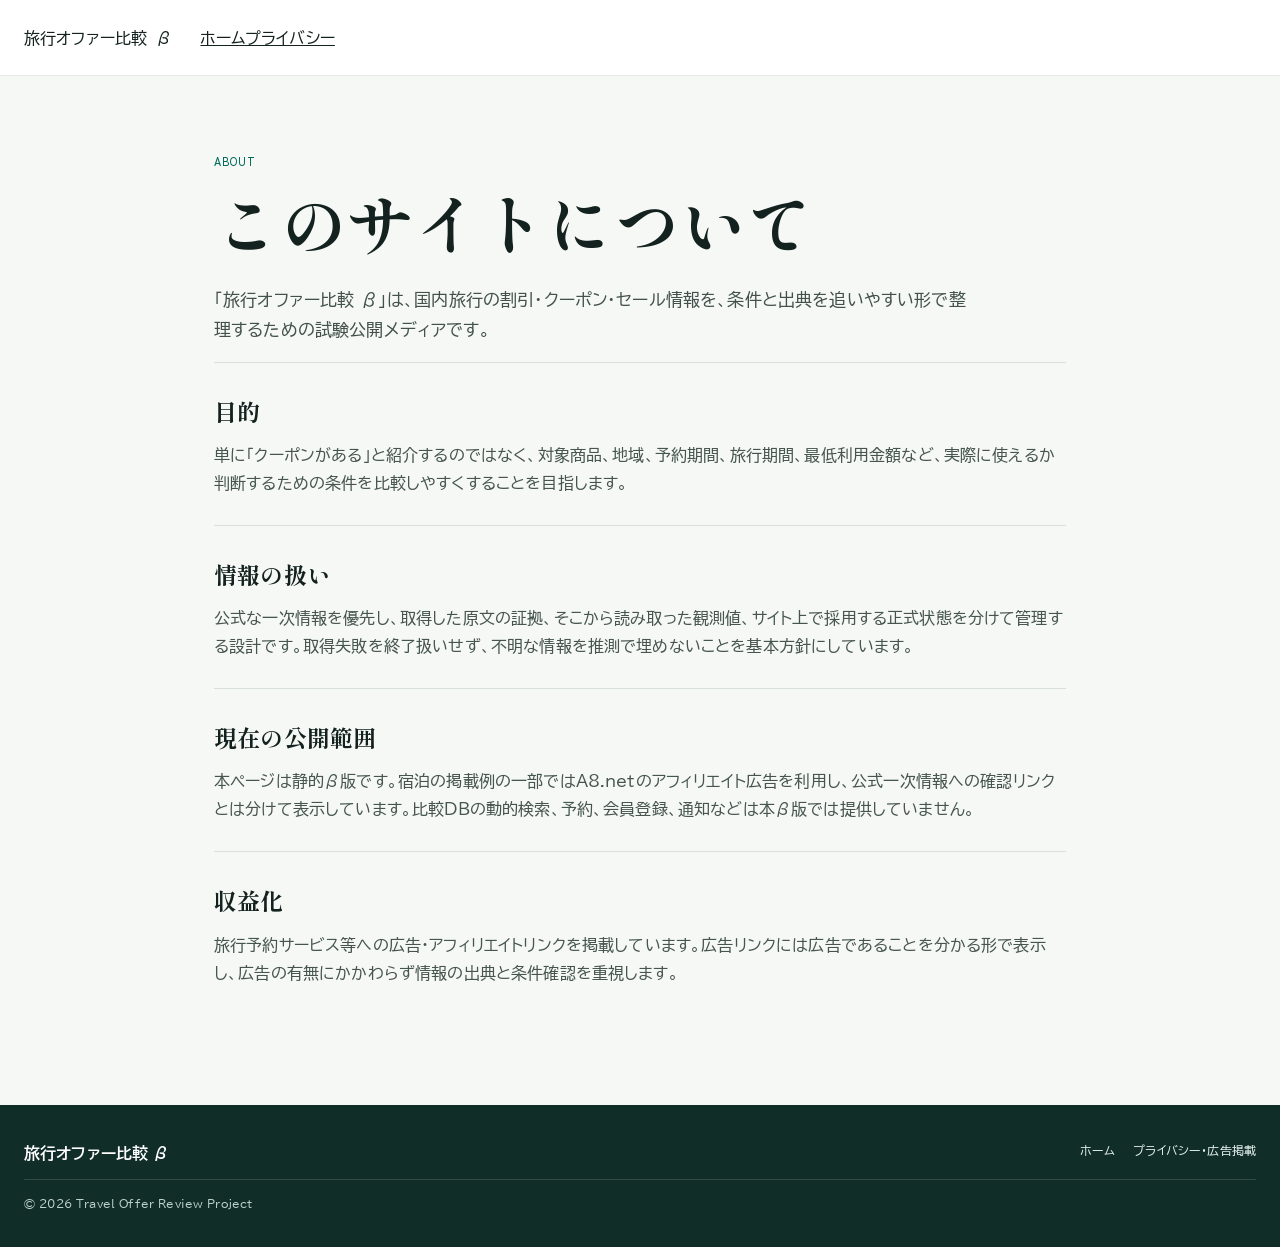
==== commit f5b04aab: "Load site analytics on about.html" ====
--- a/about.html
+++ b/about.html
@@ -16,6 +16,8 @@
   <link rel="preconnect" href="https://fonts.gstatic.com" crossorigin>
   <link href="https://fonts.googleapis.com/css2?family=BIZ+UDPGothic:wght@400;700&family=Shippori+Mincho:wght@500;600;700;800&family=Zen+Kaku+Gothic+New:wght@500;700&display=swap" rel="stylesheet">
   <link rel="stylesheet" href="styles.css?v=20260929-shippori-v1">
+  <script src="analytics-config.js" defer></script>
+  <script src="analytics.js" defer></script>
 </head>
 <body>
 <header class="site-header"><a class="brand" href="./">旅行オファー比較 <span>β</span></a><nav><a href="./">ホーム</a><a href="privacy.html">プライバシー</a></nav></header>
--- a/styles.css
+++ b/styles.css
@@ -131,9 +131,14 @@
 .primary-cta small{font-size:9px;border:1px solid rgba(255,255,255,.62);padding:1px 4px;border-radius:2px}
 .primary-cta:hover,.primary-cta:focus-visible{background:var(--green-dark);box-shadow:0 6px 16px rgba(0,75,63,.22);transform:translateY(-1px)}
 .primary-cta:active{transform:translateY(0);box-shadow:none}
+.a8-ad-material{position:relative;display:inline-flex;min-height:48px}
+.a8-ad-material a{display:inline-flex;align-items:center;justify-content:center;min-height:48px;padding:12px 18px;border-radius:5px;background:var(--green);color:#fff;text-decoration:none;font-family:var(--font-heading);font-weight:700;letter-spacing:.01em;box-shadow:0 4px 12px rgba(0,107,89,.14);transition:background .18s ease,transform .18s ease,box-shadow .18s ease}
+.a8-ad-material a:hover,.a8-ad-material a:focus-visible{background:var(--green-dark);box-shadow:0 6px 16px rgba(0,75,63,.22);transform:translateY(-1px)}
+.a8-ad-material a:active{transform:translateY(0);box-shadow:none}
+.a8-ad-material>img{position:absolute;width:1px;height:1px;opacity:0;pointer-events:none}
 .secondary-cta{background:#f3f7f5;color:var(--green-dark);border:1px solid #bfd0ca;padding:12px 16px}
 .secondary-cta:hover,.secondary-cta:focus-visible{background:var(--green-soft)}
-.source-link{font-size:12px;font-weight:800;color:var(--green-dark);text-underline-offset:3px}
+.source-link{display:inline-flex;align-items:center;min-height:24px;font-size:12px;font-weight:800;color:var(--green-dark);text-underline-offset:3px}
 .source-link:hover{text-decoration-thickness:2px}
 .tracking-pixel{position:absolute;width:1px;height:1px;opacity:0;pointer-events:none}
 
@@ -146,7 +151,8 @@
 .offer-card.secondary .offer-facts{margin:12px 0 14px}
 .offer-card.secondary .offer-facts div{grid-template-columns:62px 1fr;padding:7px 0}
 .offer-card.secondary .offer-actions{gap:12px}
-.offer-card.secondary .primary-cta,.offer-card.secondary .secondary-cta{min-height:42px;padding:9px 12px;font-size:12px}
+.offer-card.secondary .primary-cta,.offer-card.secondary .secondary-cta,.offer-card.secondary .a8-ad-material,.offer-card.secondary .a8-ad-material a{min-height:42px;font-size:12px}
+.offer-card.secondary .a8-ad-material a{padding:9px 12px}
 .deadline-note{margin:16px 0 0;color:#64716d;font-size:11px;line-height:1.7}
 
 .trust-section{padding:56px 24px;border-top:1px solid var(--line)}
@@ -176,7 +182,7 @@
 footer p{margin:6px 0 0}
 footer small{grid-column:1/-1;border-top:1px solid rgba(255,255,255,.14);padding-top:14px}
 .footer-links{display:flex;gap:18px;flex-wrap:wrap}
-.footer-links a{font-size:12px;text-decoration:none;color:#e6f0ed}
+.footer-links a{display:inline-flex;align-items:center;min-height:24px;font-size:12px;text-decoration:none;color:#e6f0ed}
 .footer-links a:hover{text-decoration:underline;text-underline-offset:3px}
 
 /* Secondary pages */
@@ -189,7 +195,7 @@
 .text-block p{margin:0;color:#46554f}
 .updated{font-size:12px;color:var(--muted)}
 
-:focus-visible{outline:3px solid #f2b740;outline-offset:3px}
+:focus-visible{outline:3px solid #fff;outline-offset:2px;box-shadow:0 0 0 5px var(--green)}
 
 @media(max-width:1080px){
   .desktop-nav{gap:15px}
@@ -253,6 +259,7 @@
   .offers-section{padding:48px 14px 38px}
   .offers-heading{margin-bottom:18px}
   .section-intro h2{font-size:28px;overflow-wrap:normal}
+  .section-intro h2>.semantic-phrase{display:block;white-space:nowrap}
   .section-intro>p:last-child{font-size:12px}
   .disclosure{font-size:10px;padding-left:11px}
   .offer-layout{gap:18px}
@@ -269,14 +276,14 @@
   .offer-facts div{grid-template-columns:66px 1fr;gap:10px;padding:9px 0}
   .offer-facts dt,.offer-facts dd{font-size:10px}
   .offer-actions{display:grid;grid-template-columns:1fr;gap:10px}
-  .primary-cta,.secondary-cta{width:100%;min-height:51px;font-size:14px}
+  .primary-cta,.secondary-cta,.a8-ad-material,.a8-ad-material a{width:100%;min-height:51px;font-size:14px}
   .source-link{text-align:center;font-size:11px}
   .secondary-offers{grid-template-columns:1fr;gap:18px}
   .offer-card.secondary{border-radius:8px;box-shadow:var(--shadow)}
   .offer-card.secondary .offer-media{height:190px}
   .offer-card.secondary .offer-body{padding:17px}
   .offer-card.secondary h3{font-size:20px;overflow-wrap:normal}
-  .offer-card.secondary .primary-cta,.offer-card.secondary .secondary-cta{min-height:48px;font-size:13px}
+  .offer-card.secondary .primary-cta,.offer-card.secondary .secondary-cta,.offer-card.secondary .a8-ad-material,.offer-card.secondary .a8-ad-material a{min-height:48px;font-size:13px}
   .deadline-note{font-size:9px}
   .trust-section{padding:38px 14px}
   .trust-section .section-intro{margin-bottom:18px}
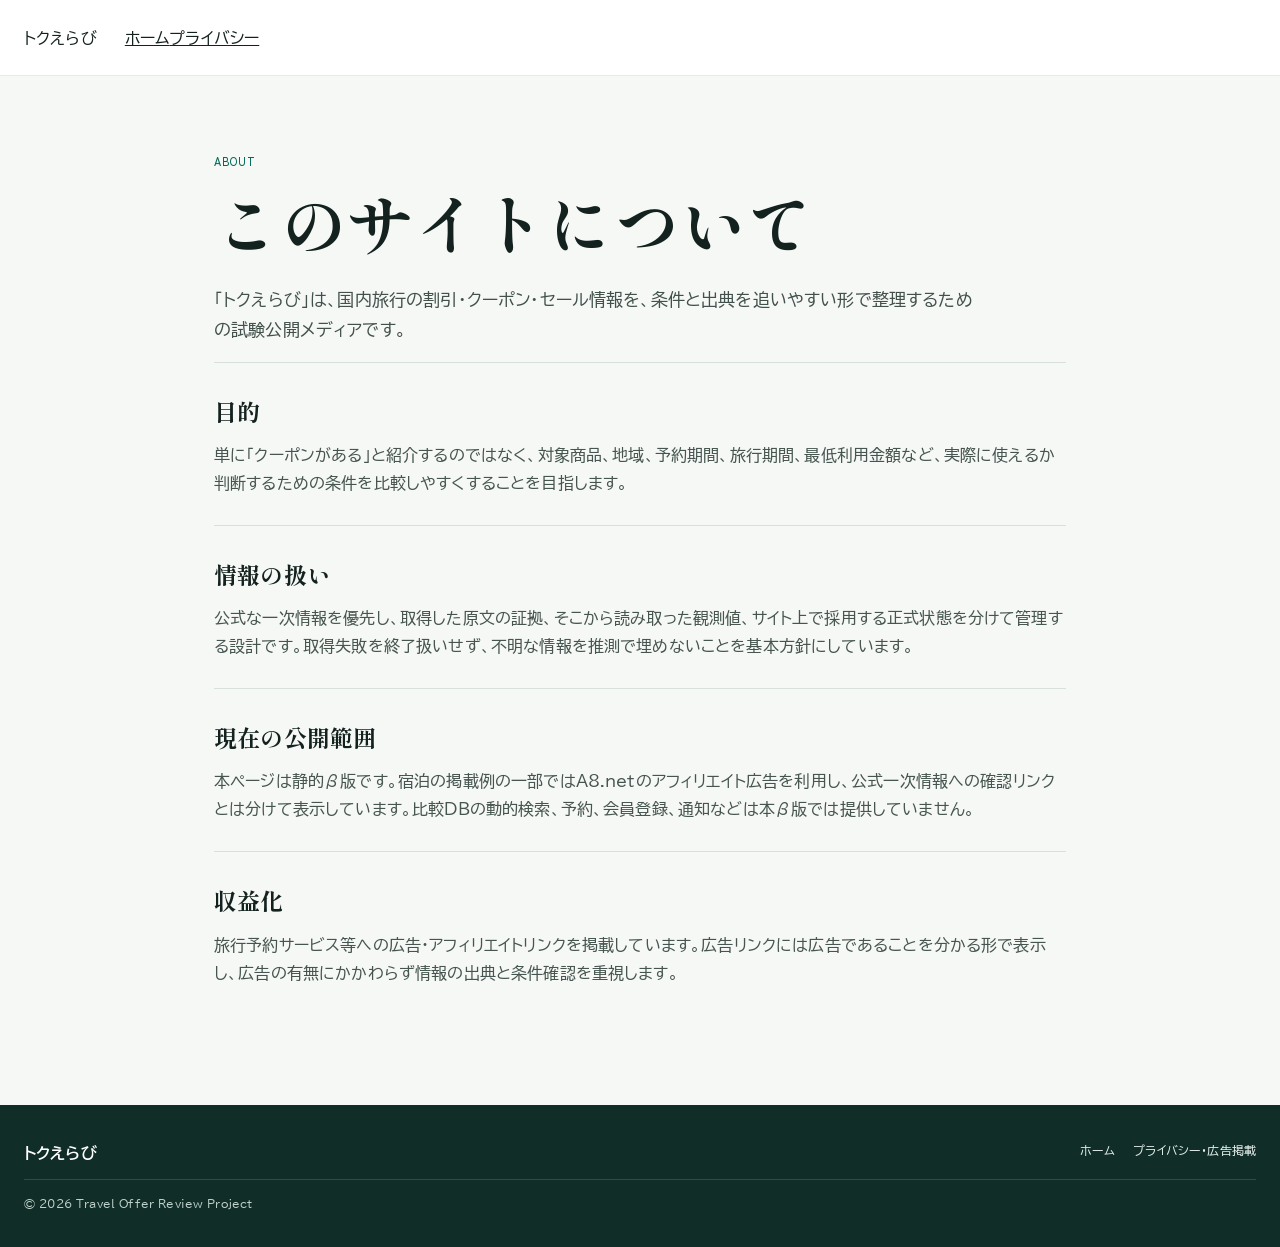
==== commit 9934e0e3: "Unify public travel pages under Tokuerabi brand" ====
--- a/about.html
+++ b/about.html
@@ -3,33 +3,31 @@
 <head>
   <meta charset="utf-8">
   <meta name="viewport" content="width=device-width,initial-scale=1">
-  <meta name="description" content="旅行オファー比較βの運営方針と情報の扱いについて。">
-  <title>このサイトについて | 旅行オファー比較 β</title>
+  <meta name="description" content="トクえらびの運営方針と情報の扱いについて。">
+  <title>このサイトについて | トクえらび</title>
   <link rel="canonical" href="https://travel.tokuerabi.com/about.html">
   <meta property="og:type" content="website">
   <meta property="og:locale" content="ja_JP">
-  <meta property="og:site_name" content="旅行オファー比較 β">
-  <meta property="og:title" content="このサイトについて | 旅行オファー比較 β">
-  <meta property="og:description" content="旅行オファー比較βの運営方針と情報の扱いについて。">
+  <meta property="og:site_name" content="トクえらび">
+  <meta property="og:title" content="このサイトについて | トクえらび">
+  <meta property="og:description" content="トクえらびの運営方針と情報の扱いについて。">
   <meta property="og:url" content="https://travel.tokuerabi.com/about.html">
   <link rel="preconnect" href="https://fonts.googleapis.com">
   <link rel="preconnect" href="https://fonts.gstatic.com" crossorigin>
   <link href="https://fonts.googleapis.com/css2?family=BIZ+UDPGothic:wght@400;700&family=Shippori+Mincho:wght@500;600;700;800&family=Zen+Kaku+Gothic+New:wght@500;700&display=swap" rel="stylesheet">
   <link rel="stylesheet" href="styles.css?v=20260929-shippori-v1">
-  <script src="analytics-config.js" defer></script>
-  <script src="analytics.js" defer></script>
 </head>
 <body>
-<header class="site-header"><a class="brand" href="./">旅行オファー比較 <span>β</span></a><nav><a href="./">ホーム</a><a href="privacy.html">プライバシー</a></nav></header>
+<header class="site-header"><a class="brand" href="./">トクえらび</a><nav><a href="./">ホーム</a><a href="privacy.html">プライバシー</a></nav></header>
 <main class="page">
   <p class="eyebrow">ABOUT</p>
   <h1>このサイトについて</h1>
-  <p class="lead">「旅行オファー比較 β」は、国内旅行の割引・クーポン・セール情報を、条件と出典を追いやすい形で整理するための試験公開メディアです。</p>
+  <p class="lead">「トクえらび」は、国内旅行の割引・クーポン・セール情報を、条件と出典を追いやすい形で整理するための試験公開メディアです。</p>
   <section class="text-block"><h2>目的</h2><p>単に「クーポンがある」と紹介するのではなく、対象商品、地域、予約期間、旅行期間、最低利用金額など、実際に使えるか判断するための条件を比較しやすくすることを目指します。</p></section>
   <section class="text-block"><h2>情報の扱い</h2><p>公式な一次情報を優先し、取得した原文の証拠、そこから読み取った観測値、サイト上で採用する正式状態を分けて管理する設計です。取得失敗を終了扱いせず、不明な情報を推測で埋めないことを基本方針にしています。</p></section>
   <section class="text-block"><h2>現在の公開範囲</h2><p>本ページは静的β版です。宿泊の掲載例の一部ではA8.netのアフィリエイト広告を利用し、公式一次情報への確認リンクとは分けて表示しています。比較DBの動的検索、予約、会員登録、通知などは本β版では提供していません。</p></section>
   <section class="text-block"><h2>収益化</h2><p>旅行予約サービス等への広告・アフィリエイトリンクを掲載しています。広告リンクには広告であることを分かる形で表示し、広告の有無にかかわらず情報の出典と条件確認を重視します。</p></section>
 </main>
-<footer><div><strong>旅行オファー比較 β</strong></div><div class="footer-links"><a href="./">ホーム</a><a href="privacy.html">プライバシー・広告掲載</a></div><small>© 2026 Travel Offer Review Project</small></footer>
+<footer><div><strong>トクえらび</strong></div><div class="footer-links"><a href="./">ホーム</a><a href="privacy.html">プライバシー・広告掲載</a></div><small>© 2026 Travel Offer Review Project</small></footer>
 </body>
 </html>
--- a/styles.css
+++ b/styles.css
@@ -57,6 +57,7 @@
   max-width:100%;
 }
 .hero-title-line{display:block}
+.campaign-title-wrap{display:block}
 button,a{touch-action:manipulation}
 .skip-link{position:absolute;left:16px;top:-60px;z-index:100;background:var(--ink);color:#fff;padding:10px 14px;text-decoration:none}
 .skip-link:focus{top:10px}
@@ -138,6 +139,8 @@
 .a8-ad-material>img{position:absolute;width:1px;height:1px;opacity:0;pointer-events:none}
 .secondary-cta{background:#f3f7f5;color:var(--green-dark);border:1px solid #bfd0ca;padding:12px 16px}
 .secondary-cta:hover,.secondary-cta:focus-visible{background:var(--green-soft)}
+.secondary-cta:active{background:#dceae5;transform:translateY(1px)}
+.campaign-mobile-cta{display:none;margin-top:18px}
 .source-link{display:inline-flex;align-items:center;min-height:24px;font-size:12px;font-weight:800;color:var(--green-dark);text-underline-offset:3px}
 .source-link:hover{text-decoration-thickness:2px}
 .tracking-pixel{position:absolute;width:1px;height:1px;opacity:0;pointer-events:none}
@@ -277,6 +280,7 @@
   .offer-facts dt,.offer-facts dd{font-size:10px}
   .offer-actions{display:grid;grid-template-columns:1fr;gap:10px}
   .primary-cta,.secondary-cta,.a8-ad-material,.a8-ad-material a{width:100%;min-height:51px;font-size:14px}
+  .campaign-mobile-cta{display:flex}
   .source-link{text-align:center;font-size:11px}
   .secondary-offers{grid-template-columns:1fr;gap:18px}
   .offer-card.secondary{border-radius:8px;box-shadow:var(--shadow)}
@@ -300,12 +304,15 @@
   .photo-credits{padding:17px 14px 38px;font-size:9px}
   .page{padding:56px 18px 72px}
   .page h1{font-size:40px}
+  .campaign-page h1{font-size:36px;line-height:1.22}
+  .campaign-page .campaign-title-wrap{max-width:100%}
   .page .lead{font-size:15px}
   footer{grid-template-columns:1fr;padding:28px 18px}
   footer small{grid-column:1}
 }
 
 @media(max-width:380px){
+  .campaign-page h1{font-size:34px}
   .site-header{padding:0 12px}
   .brand-name{font-size:17px}
   .header-cta{padding:8px 9px}
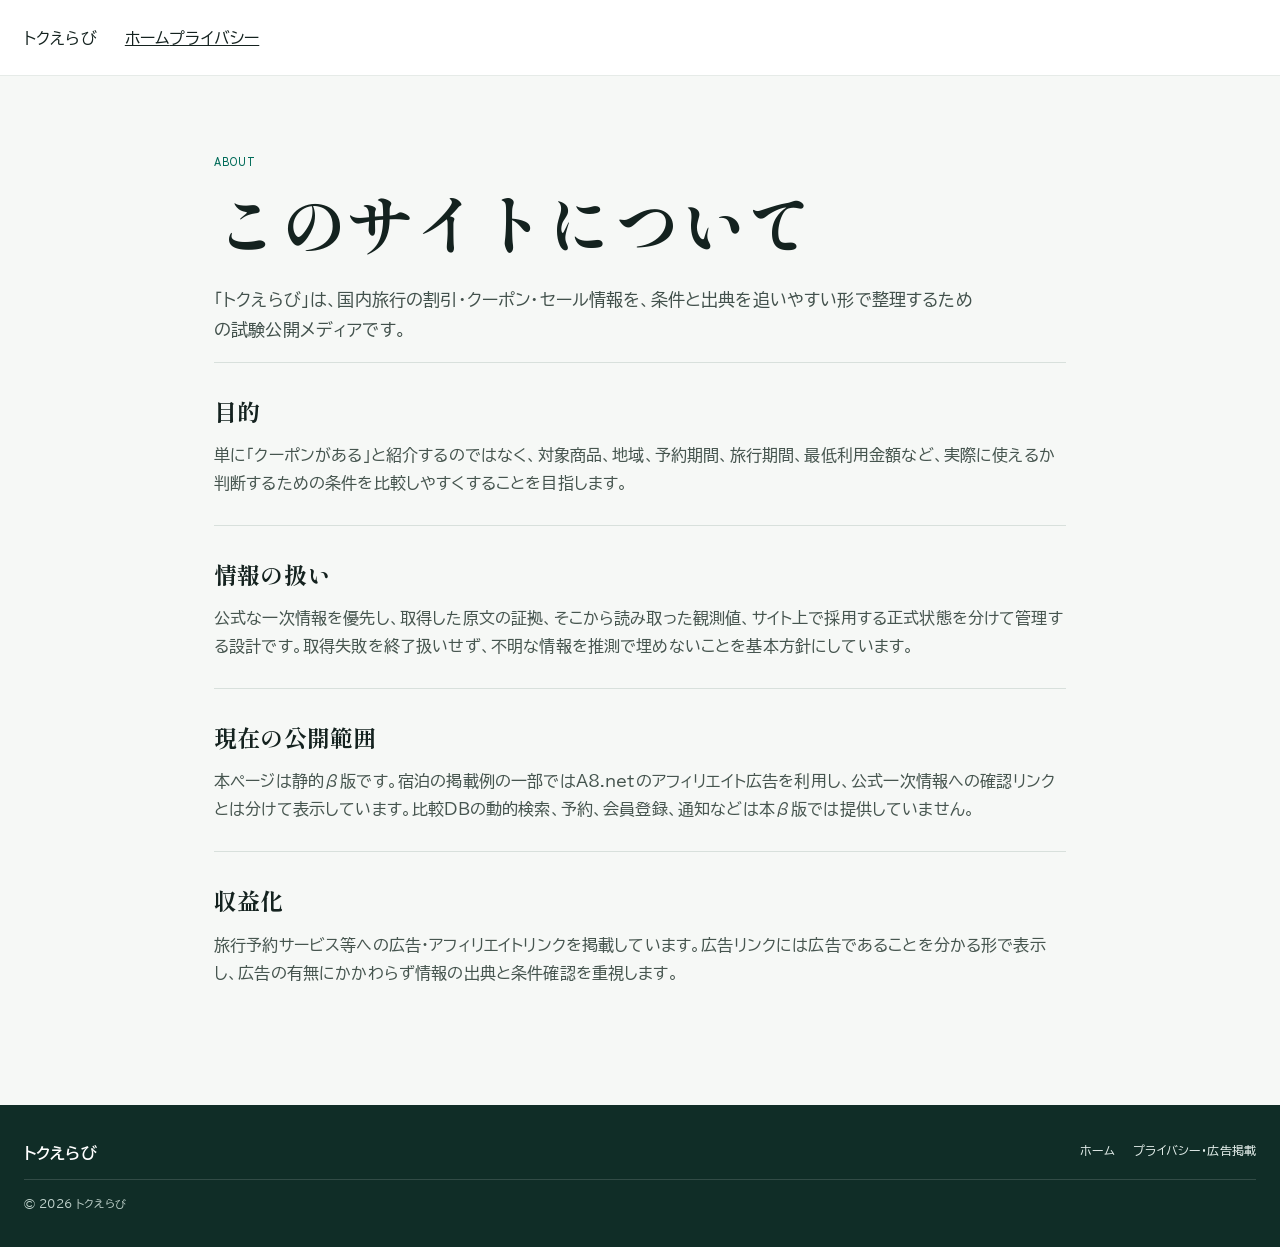
==== commit 9bbbe961: "Remove legacy project name from public footer" ====
--- a/about.html
+++ b/about.html
@@ -28,6 +28,6 @@
   <section class="text-block"><h2>現在の公開範囲</h2><p>本ページは静的β版です。宿泊の掲載例の一部ではA8.netのアフィリエイト広告を利用し、公式一次情報への確認リンクとは分けて表示しています。比較DBの動的検索、予約、会員登録、通知などは本β版では提供していません。</p></section>
   <section class="text-block"><h2>収益化</h2><p>旅行予約サービス等への広告・アフィリエイトリンクを掲載しています。広告リンクには広告であることを分かる形で表示し、広告の有無にかかわらず情報の出典と条件確認を重視します。</p></section>
 </main>
-<footer><div><strong>トクえらび</strong></div><div class="footer-links"><a href="./">ホーム</a><a href="privacy.html">プライバシー・広告掲載</a></div><small>© 2026 Travel Offer Review Project</small></footer>
+<footer><div><strong>トクえらび</strong></div><div class="footer-links"><a href="./">ホーム</a><a href="privacy.html">プライバシー・広告掲載</a></div><small>© 2026 トクえらび</small></footer>
 </body>
 </html>
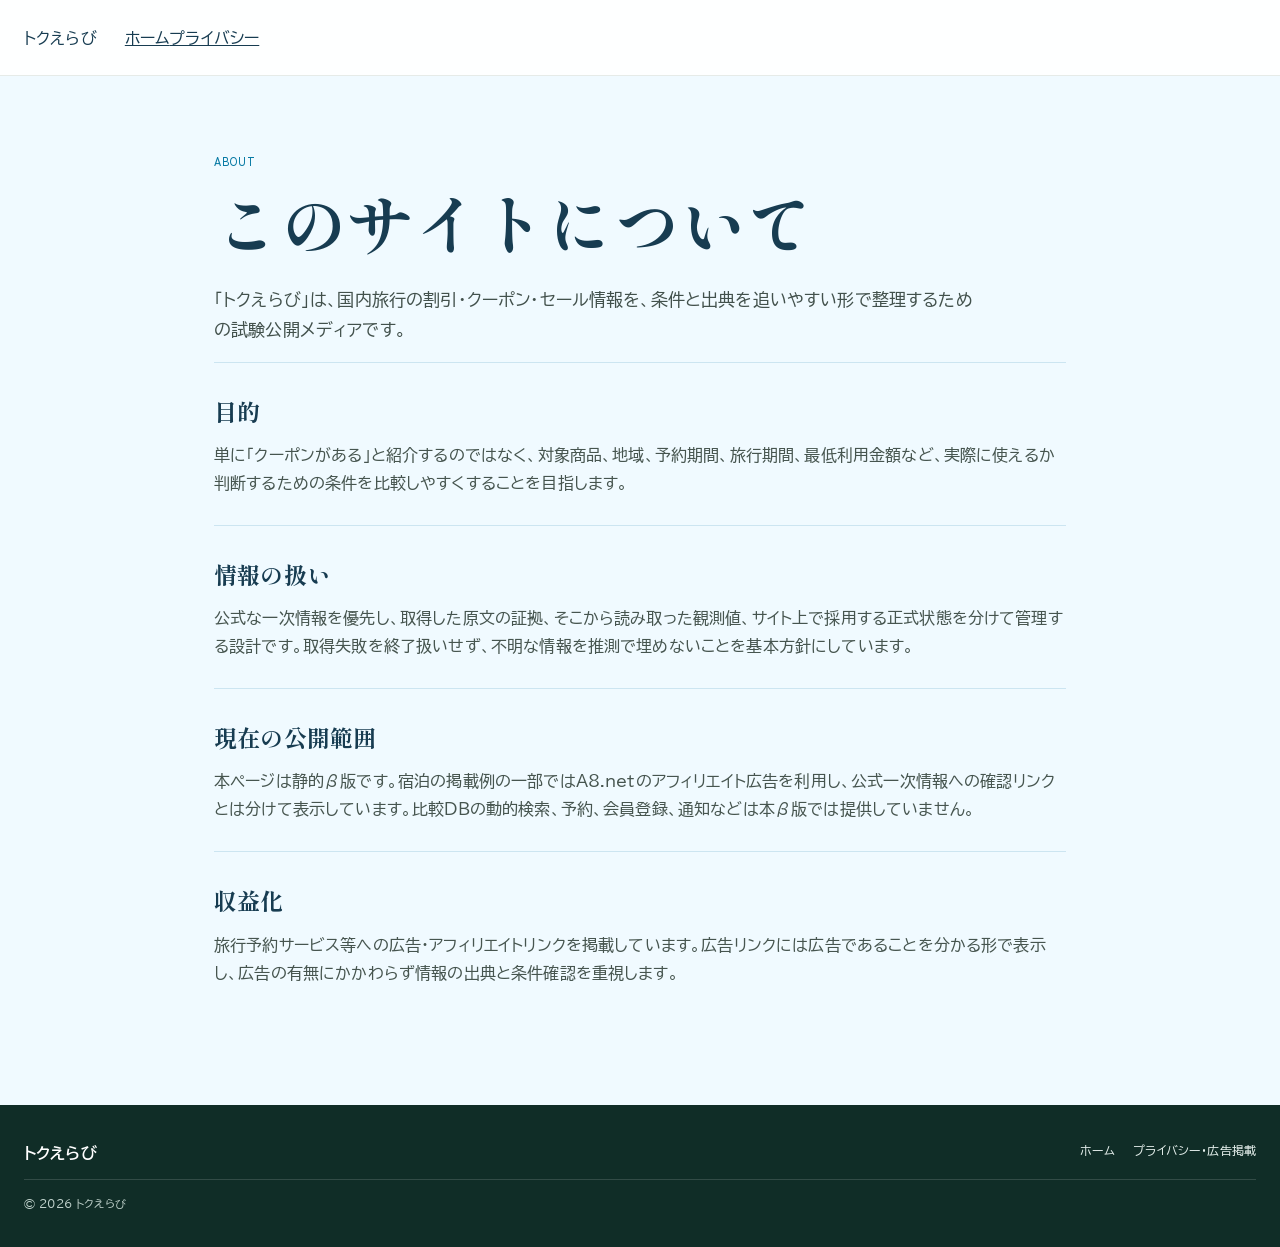
==== commit 2eab83fa: "Refine travel palette and month-first campaign discovery" ====
--- a/about.html
+++ b/about.html
@@ -15,7 +15,7 @@
   <link rel="preconnect" href="https://fonts.googleapis.com">
   <link rel="preconnect" href="https://fonts.gstatic.com" crossorigin>
   <link href="https://fonts.googleapis.com/css2?family=BIZ+UDPGothic:wght@400;700&family=Shippori+Mincho:wght@500;600;700;800&family=Zen+Kaku+Gothic+New:wght@500;700&display=swap" rel="stylesheet">
-  <link rel="stylesheet" href="styles.css?v=20260929-shippori-v1">
+  <link rel="stylesheet" href="styles.css?v=20261005-sunny-travel-v3">
 </head>
 <body>
 <header class="site-header"><a class="brand" href="./">トクえらび</a><nav><a href="./">ホーム</a><a href="privacy.html">プライバシー</a></nav></header>
--- a/styles.css
+++ b/styles.css
@@ -1,15 +1,15 @@
 :root{
-  --bg:#f6f8f6;
+  --bg:#f0faff;
   --paper:#ffffff;
-  --ink:#14221f;
-  --muted:#5b6864;
-  --line:#d8e0dc;
-  --green:#006b59;
-  --green-dark:#004b3f;
-  --green-soft:#e6f0ed;
-  --red:#d6372f;
+  --ink:#173c51;
+  --muted:#536c79;
+  --line:#cce5f1;
+  --green:#087aa4;
+  --green-dark:#046282;
+  --green-soft:#e3f6ff;
+  --red:#d84631;
   --max:1240px;
-  --shadow:0 10px 26px rgba(15,49,41,.09);
+  --shadow:0 10px 26px rgba(8,122,164,.09);
   --font-body:"BIZ UDPGothic","Hiragino Sans","Yu Gothic",sans-serif;
   --font-heading:"Zen Kaku Gothic New","BIZ UDPGothic","Hiragino Sans",sans-serif;
   --font-display:"Shippori Mincho","Hiragino Mincho ProN","Yu Mincho",serif;
@@ -355,3 +355,7 @@
   font-weight:500;
   letter-spacing:.06em;
 }
+
+/* The campaign guides share the sunny travel-search theme. */
+.header-cta,.primary-cta,.a8-ad-material a{background:var(--red)}
+.header-cta:hover,.primary-cta:hover,.primary-cta:focus-visible,.a8-ad-material a:hover,.a8-ad-material a:focus-visible{background:#b93122}
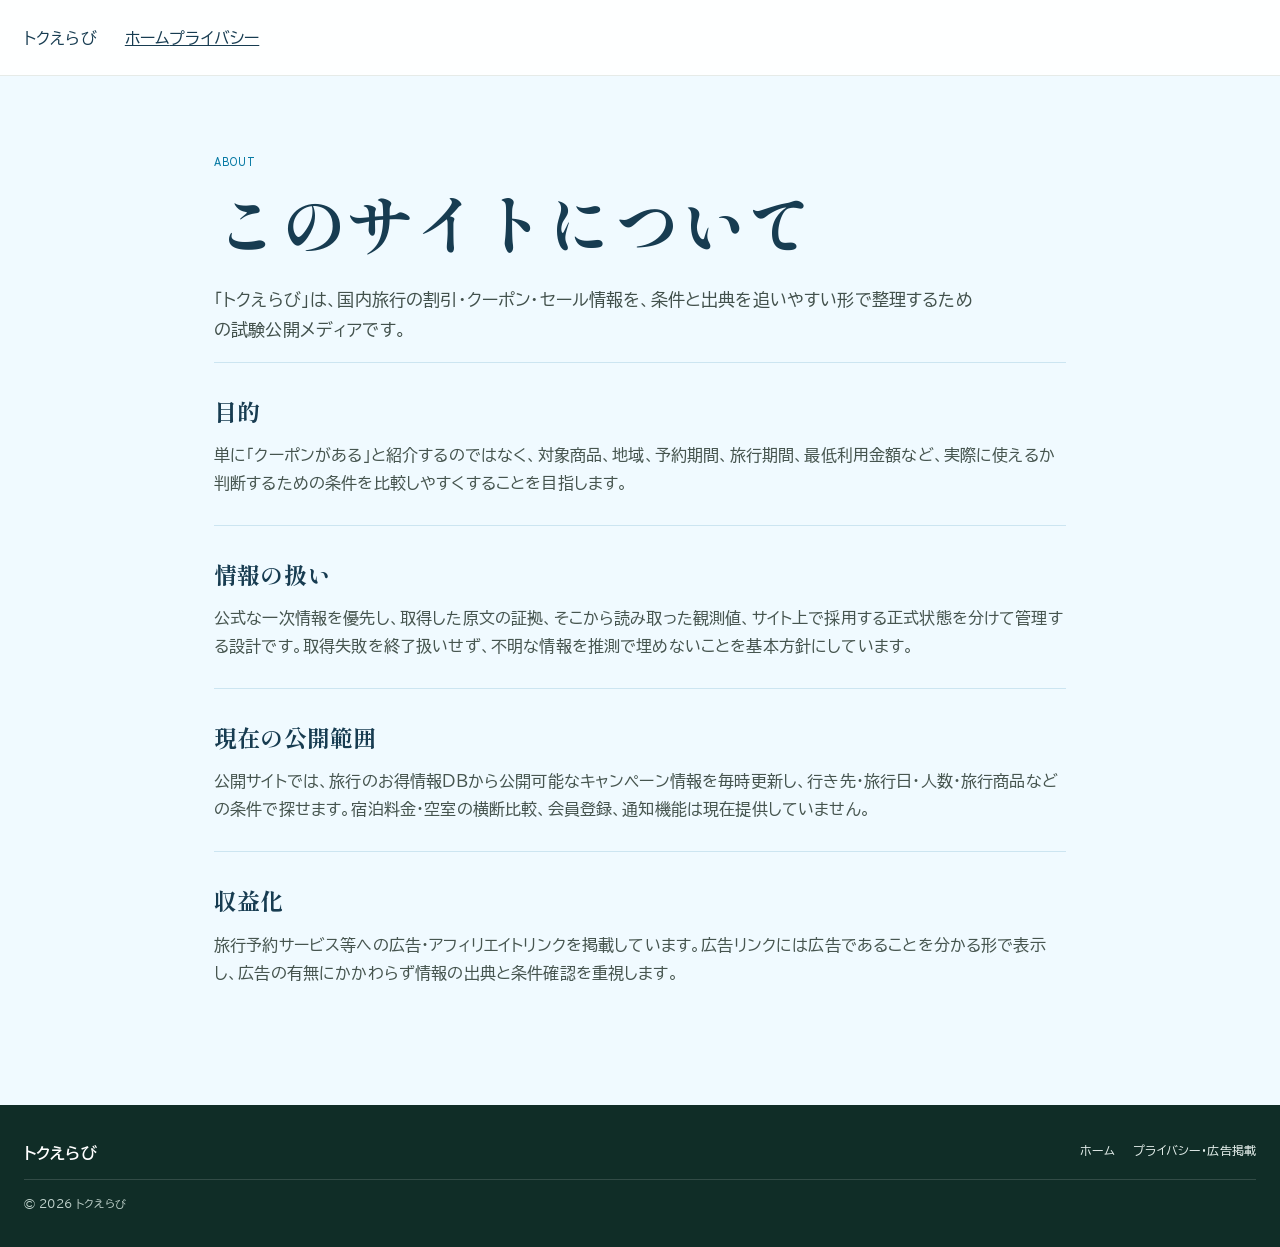
==== commit 27db161e: "Update public scope to current DB-backed site" ====
--- a/about.html
+++ b/about.html
@@ -25,7 +25,7 @@
   <p class="lead">「トクえらび」は、国内旅行の割引・クーポン・セール情報を、条件と出典を追いやすい形で整理するための試験公開メディアです。</p>
   <section class="text-block"><h2>目的</h2><p>単に「クーポンがある」と紹介するのではなく、対象商品、地域、予約期間、旅行期間、最低利用金額など、実際に使えるか判断するための条件を比較しやすくすることを目指します。</p></section>
   <section class="text-block"><h2>情報の扱い</h2><p>公式な一次情報を優先し、取得した原文の証拠、そこから読み取った観測値、サイト上で採用する正式状態を分けて管理する設計です。取得失敗を終了扱いせず、不明な情報を推測で埋めないことを基本方針にしています。</p></section>
-  <section class="text-block"><h2>現在の公開範囲</h2><p>本ページは静的β版です。宿泊の掲載例の一部ではA8.netのアフィリエイト広告を利用し、公式一次情報への確認リンクとは分けて表示しています。比較DBの動的検索、予約、会員登録、通知などは本β版では提供していません。</p></section>
+  <section class="text-block"><h2>現在の公開範囲</h2><p>公開サイトでは、旅行のお得情報DBから公開可能なキャンペーン情報を毎時更新し、行き先・旅行日・人数・旅行商品などの条件で探せます。宿泊料金・空室の横断比較、会員登録、通知機能は現在提供していません。</p></section>
   <section class="text-block"><h2>収益化</h2><p>旅行予約サービス等への広告・アフィリエイトリンクを掲載しています。広告リンクには広告であることを分かる形で表示し、広告の有無にかかわらず情報の出典と条件確認を重視します。</p></section>
 </main>
 <footer><div><strong>トクえらび</strong></div><div class="footer-links"><a href="./">ホーム</a><a href="privacy.html">プライバシー・広告掲載</a></div><small>© 2026 トクえらび</small></footer>
